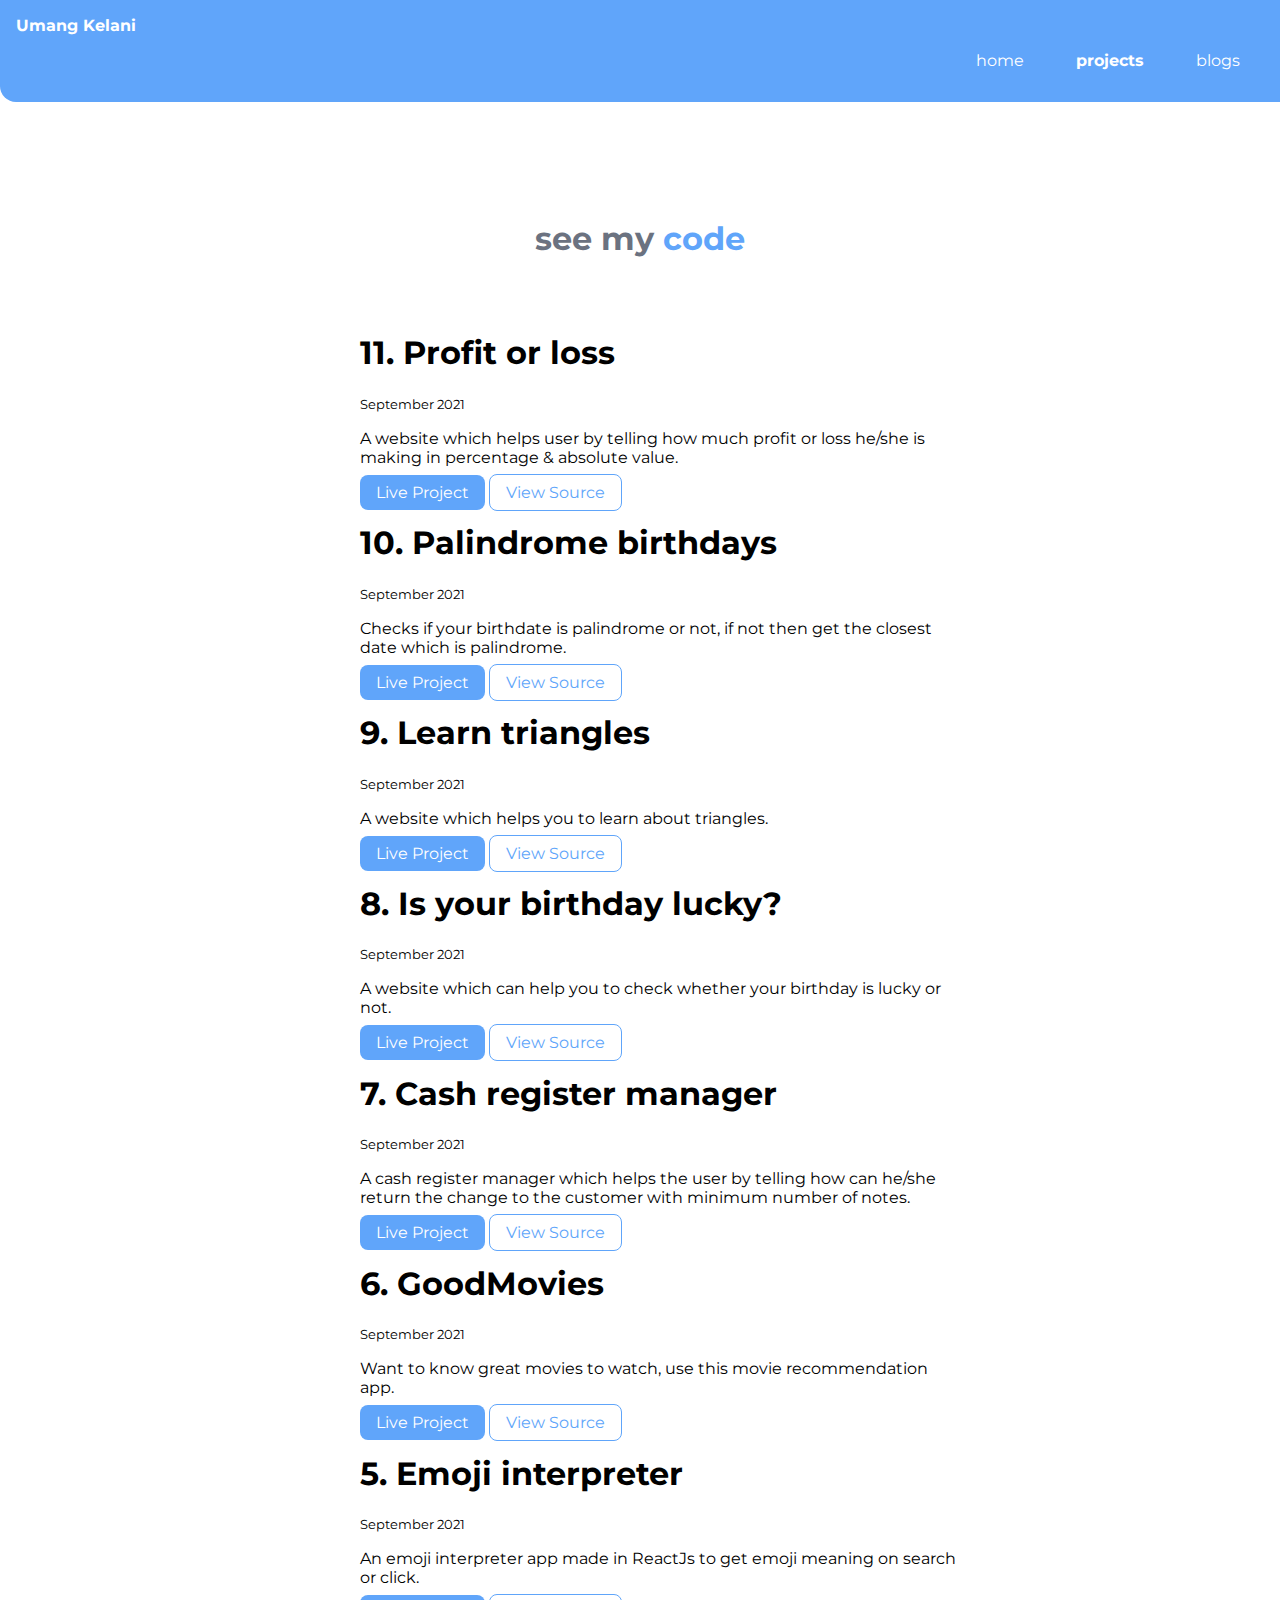
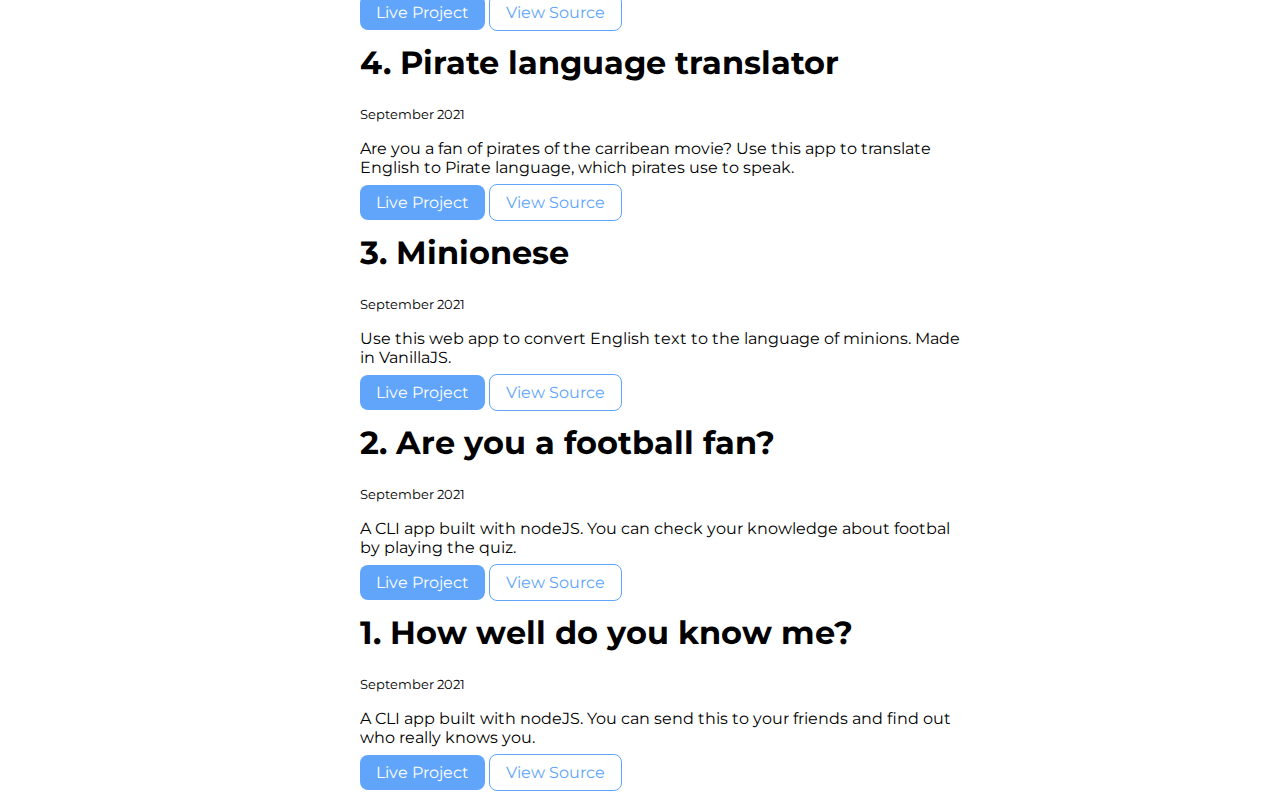
==== projects.html @ 7c3f4e98 "Version 1 Commit" ====
<!DOCTYPE html>
<html lang="en">
    <link href="styles.css" rel="stylesheet" />
<head>
    <meta charset="UTF-8">
    <meta http-equiv="X-UA-Compatible" content="IE=edge">
    <meta name="viewport" content="width=device-width, initial-scale=1.0">
    <title>project | umangkelani</title>
</head>
<body>

    <nav class="navigation container">
        <div class="nav-brand">Umang Kelani</div>
        <ul class="list-non-bullet nav-pills">
            <li class="list-item-inline">
                <a class="link" href="/">home</a>
            </li>
            <li class="list-item-inline">
                <a class="link link-active" href="/projects.html">projects</a>
            </li>
            <li class="list-item-inline">
                <a class="link" href="/blogs.html">blogs</a>
            </li>
        </ul>
    </nav>

    <header class="hero">
        
        <h1 class="hero-heading" >
            see my <span class="heading-inverted">code</span></h1>
    </header>

    <ul class="list-non-bullet">

        <li>
            <div class="container container-center"> 
            <h1>11. Profit or loss
            </h1>
            <small>September 2021</small>
            <p>A website which helps user by telling how much profit or loss he/she is making in percentage & absolute value.               
            </p>

            <a class="link link-primary" href="/">Live Project</a>
            <a class="link link-secondary" href="/">View Source</a>
            </div>
        </li>

        <li>
            <div class="container container-center"> 
            <h1>10. Palindrome birthdays
            </h1>
            <small>September 2021</small>
            <p>Checks if your birthdate is palindrome or not, if not then get the closest date which is palindrome.               
            </p>

            <a class="link link-primary" href="/">Live Project</a>
            <a class="link link-secondary" href="/">View Source</a>
            </div>
        </li>

        <li>
            <div class="container container-center"> 
            <h1>9. Learn triangles
            </h1>
            <small>September 2021</small>
            <p>A website which helps you to learn about triangles.               
            </p>

            <a class="link link-primary" href="/">Live Project</a>
            <a class="link link-secondary" href="/">View Source</a>
            </div>
        </li>

        <li>
            <div class="container container-center"> 
            <h1>8. Is your birthday lucky?
            </h1>
            <small>September 2021</small>
            <p>A website which can help you to check whether your birthday is lucky or not.               
            </p>

            <a class="link link-primary" href="/">Live Project</a>
            <a class="link link-secondary" href="/">View Source</a>
            </div>
        </li>

        <li>
            <div class="container container-center"> 
            <h1>7. Cash register manager
            </h1>
            <small>September 2021</small>
            <p>A cash register manager which helps the user by telling how can he/she return the change to the customer with minimum number of notes.                 
            </p>

            <a class="link link-primary" href="/">Live Project</a>
            <a class="link link-secondary" href="/">View Source</a>
            </div>
        </li>

        <li>
            <div class="container container-center"> 
            <h1>6. GoodMovies
            </h1>
            <small>September 2021</small>
            <p>Want to know great movies to watch, use this movie recommendation app.                 
            </p>

            <a class="link link-primary" href="/">Live Project</a>
            <a class="link link-secondary" href="/">View Source</a>
            </div>
        </li>

        <li>
            <div class="container container-center"> 
            <h1>5. Emoji interpreter
            </h1>
            <small>September 2021</small>
            <p>An emoji interpreter app made in ReactJs to get emoji meaning on search or click.                 
            </p>

            <a class="link link-primary" href="/">Live Project</a>
            <a class="link link-secondary" href="/">View Source</a>
            </div>
        </li>

        <li>
            <div class="container container-center"> 
            <h1>4. Pirate language translator
            </h1>
            <small>September 2021</small>
            <p>Are you a fan of pirates of the carribean movie? Use this app to translate English to Pirate language, which pirates use to speak.                
            </p>

            <a class="link link-primary" href="/">Live Project</a>
            <a class="link link-secondary" href="/">View Source</a>
            </div>
        </li>

        <li>
            <div class="container container-center"> 
            <h1>3. Minionese
            </h1>
            <small>September 2021</small>
            <p>Use this web app to convert English text to the language of minions. Made in VanillaJS.
            </p>

            <a class="link link-primary" href="/">Live Project</a>
            <a class="link link-secondary" href="/">View Source</a>
            </div>
        </li>

        <li>
            <div class="container container-center"> 
            <h1>2. Are you a football fan?
            </h1>
            <small>September 2021</small>
            <p>A CLI app built with nodeJS. You can check your knowledge about footbal by playing the quiz.</p>

            <a class="link link-primary" href="https://replit.com/@umangkelani/MarkTwo?embed=true#index.js">Live Project</a>
            <a class="link link-secondary" href="https://github.com/umang-kelani/Football-Quiz">View Source</a>
            </div>
        </li>

        
        <li>
            <div class="container container-center"> 
            <h1>1. How well do you know me?
            </h1>
            <small>September 2021</small>
            <p>A CLI app built with nodeJS. You can send this to your friends and find out who really knows you.</p>

            <a class="link link-primary" href="https://replit.com/@umangkelani/EndGame?embed=true#index.js">Live Project</a>
            <a class="link link-secondary" href="https://github.com/umang-kelani/DoYouKNowMe">View Source</a>
            </div>
        </li>

        
    </ul>
    
</body>
</html>
---- styles.css ----
@import url("https://fonts.googleapis.com/css2?family=Montserrat:wght@400;00&display=swap");

:root {
  --primary-color: #60a5fa;
  --off-white: #f3f4f6;
  --dark-grey: #6b7280;
}

body {
  font-family: "Montserrat", sans-serif;
  margin: 0px;
}

hr {
  margin: 2rem 0rem;
}

/* container  */
.container {
  padding: 0rem 1rem;
}

.container-center {
  max-width: 600px;
  margin: auto;
}

.link {
  text-decoration: none;
  padding: 0.5rem 1rem;
}

.link-primary {
  background-color: var(--primary-color);
  border-radius: 0.5rem;
  color: white;
}

.link-secondary {
  color: var(--primary-color);
  border-radius: 0.5rem;
  border: 1px solid var(--primary-color);
}

.list-non-bullet {
  list-style: none;
}

.list-item-inline {
  display: inline;
  padding: 0rem 0.5rem;
}

/* navigation */

.navigation {
  background-color: var(--primary-color);
  color: white;
  padding: 1rem;
  border-bottom-left-radius: 1rem;
}

.navigation .nav-brand {
  font-weight: bold;
}

.navigation .nav-pills {
  text-align: right;
}

.navigation .link {
  color: white;
}

.navigation .link-active {
  font-weight: bold;
}

.hero {
  padding: 2rem;
  padding-top: 5rem;
}

.hero .hero-img {
  max-width: 350px;
  display: block;
  margin: auto;
}

.hero .hero-heading {
  text-align: center;
  padding-top: 1rem;
  color: var(--dark-grey);
}

.heading-inverted {
  color: var(--primary-color);
}

.section {
  padding: 2rem;
}

.section h1 {
  text-align: center;
}

.ow {
  background-color: var(--off-white);
}

/* footer  */

.footer {
  background-color: var(--primary-color);
  padding: 2rem 1rem;
  text-align: center;
  color: white;
  border-top-right-radius: 1rem;
}

.footer .link {
  color: white;
}

.footer ui {
  padding-inline-start: 0px;
}

.footer .footer-header {
  font-weight: bold;
  font-size: large;
}
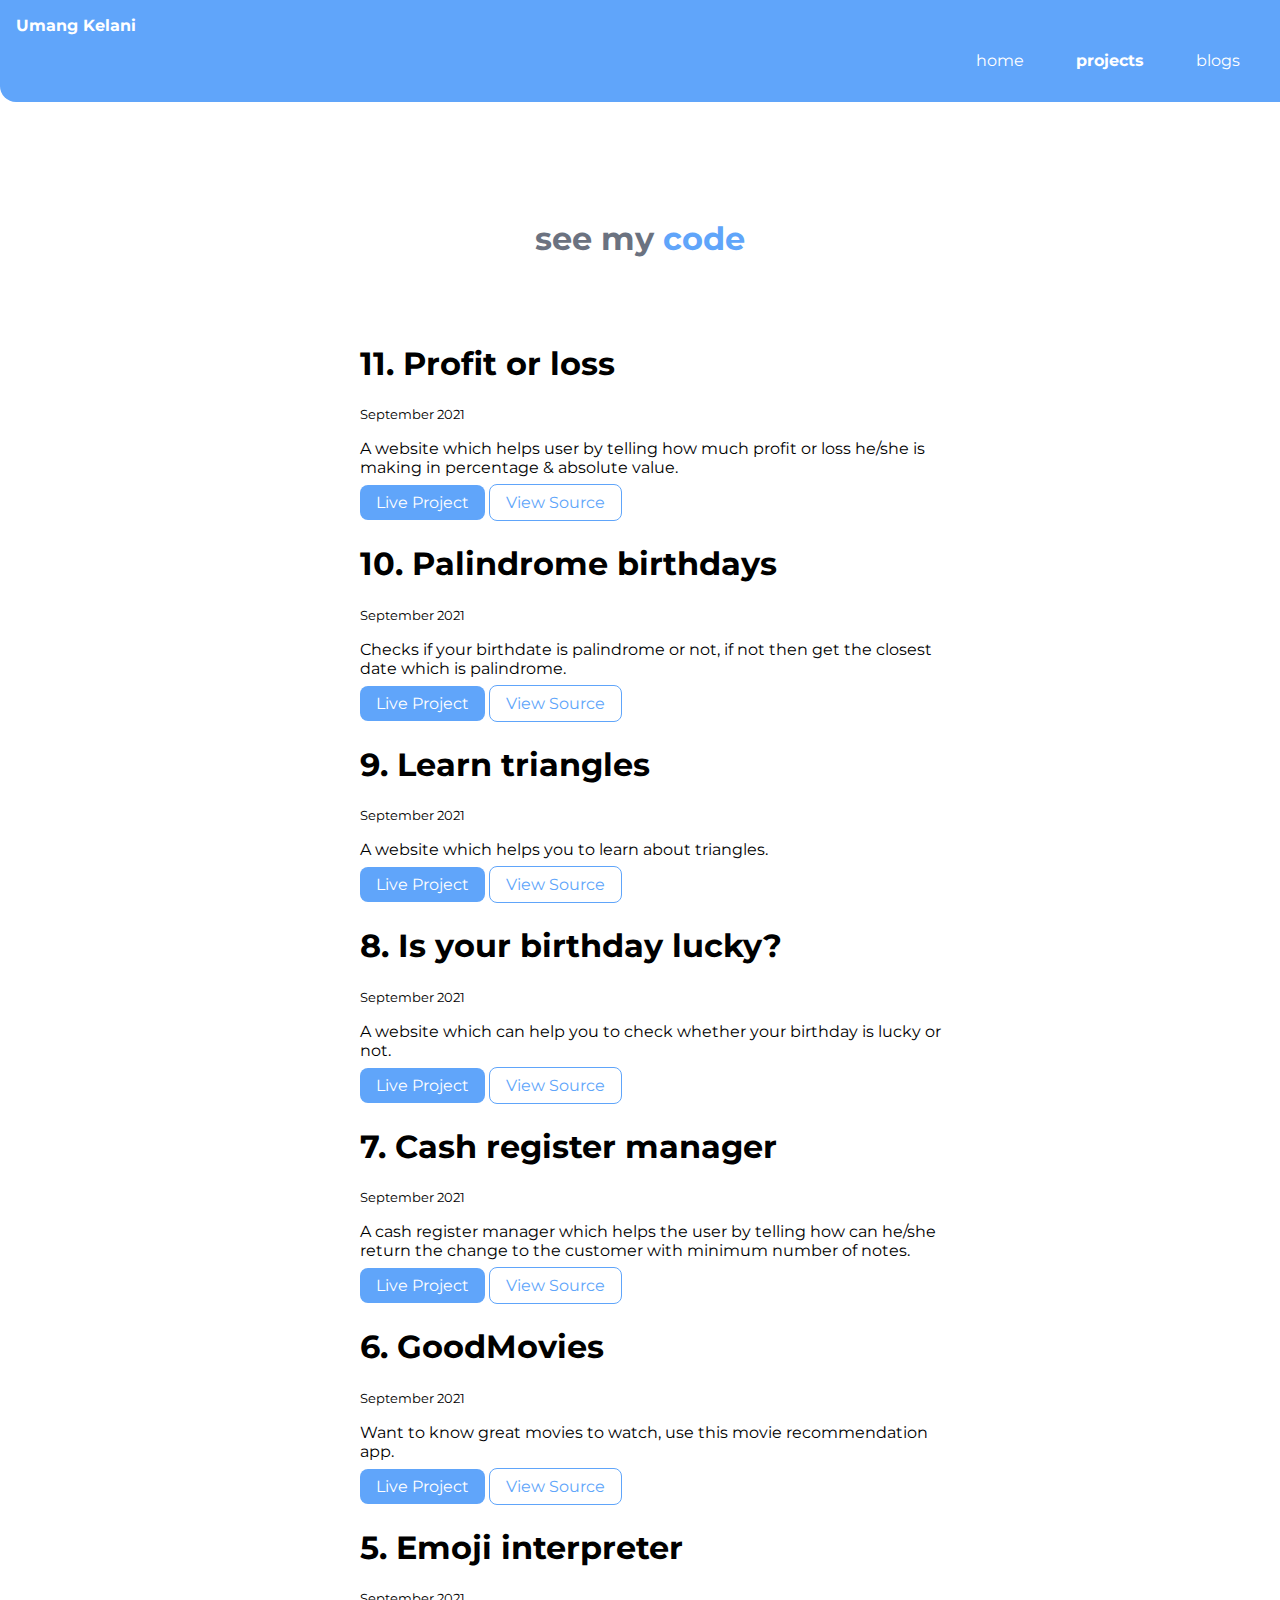
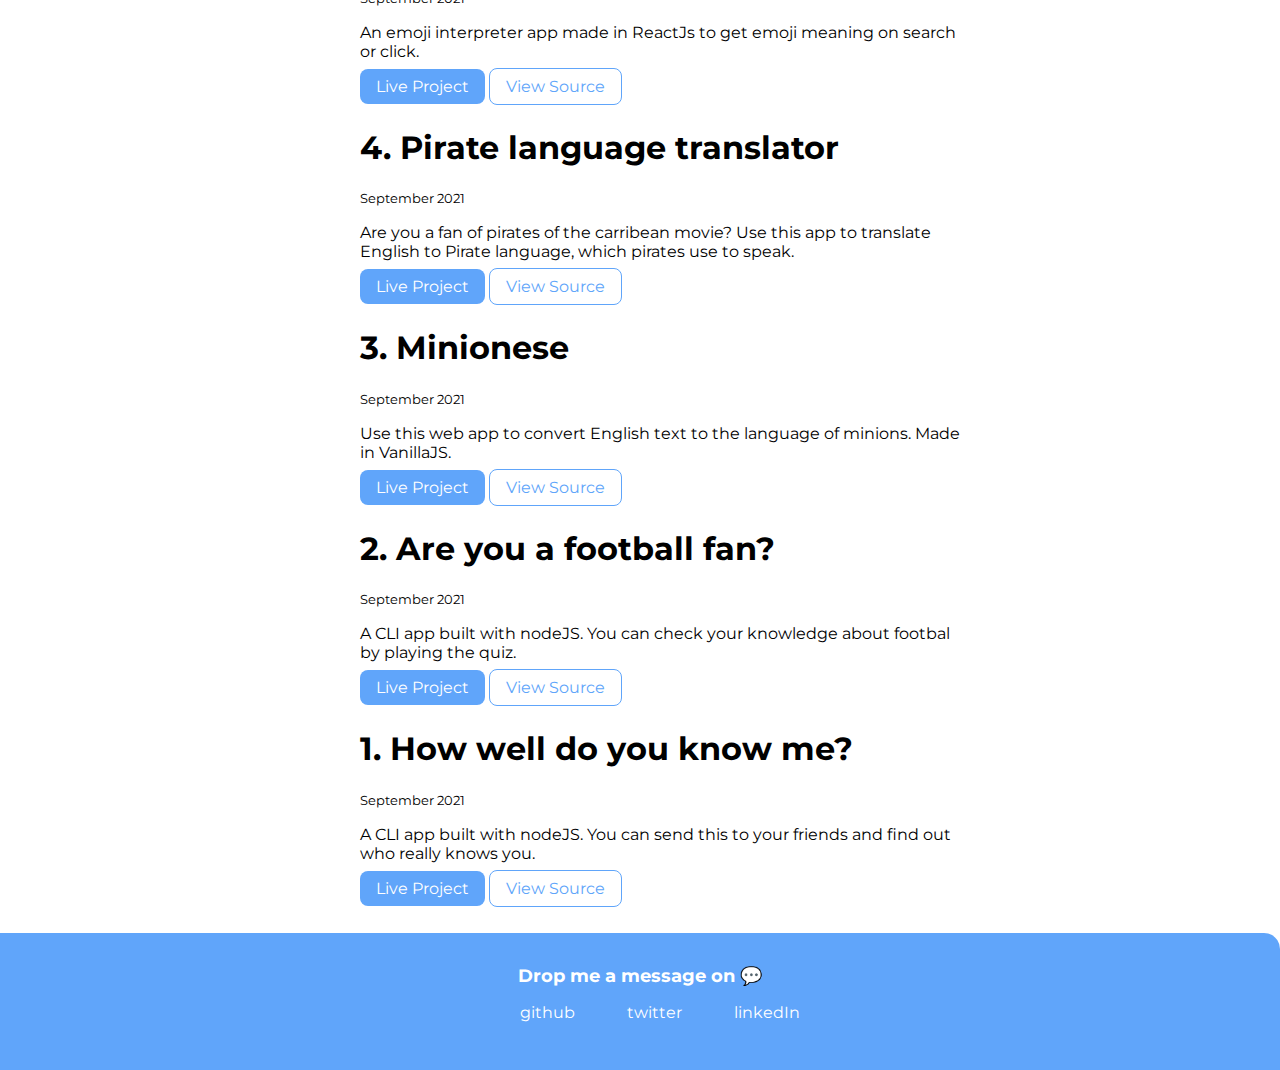
==== commit 6c11fcb2: "Update: Added Blog Page." ====
--- a/projects.html
+++ b/projects.html
@@ -33,7 +33,7 @@
     <ul class="list-non-bullet">
 
         <li>
-            <div class="container container-center"> 
+            <article class="container container-center projects"> 
             <h1>11. Profit or loss
             </h1>
             <small>September 2021</small>
@@ -42,11 +42,11 @@
 
             <a class="link link-primary" href="/">Live Project</a>
             <a class="link link-secondary" href="/">View Source</a>
-            </div>
-        </li>
-
-        <li>
-            <div class="container container-center"> 
+            </article>
+        </li>
+
+        <li>
+            <article class="container container-center projects"> 
             <h1>10. Palindrome birthdays
             </h1>
             <small>September 2021</small>
@@ -55,11 +55,11 @@
 
             <a class="link link-primary" href="/">Live Project</a>
             <a class="link link-secondary" href="/">View Source</a>
-            </div>
-        </li>
-
-        <li>
-            <div class="container container-center"> 
+            </article>
+        </li>
+
+        <li>
+            <article class="container container-center projects"> 
             <h1>9. Learn triangles
             </h1>
             <small>September 2021</small>
@@ -68,11 +68,11 @@
 
             <a class="link link-primary" href="/">Live Project</a>
             <a class="link link-secondary" href="/">View Source</a>
-            </div>
-        </li>
-
-        <li>
-            <div class="container container-center"> 
+            </article>
+        </li>
+
+        <li>
+            <article class="container container-center projects"> 
             <h1>8. Is your birthday lucky?
             </h1>
             <small>September 2021</small>
@@ -81,11 +81,11 @@
 
             <a class="link link-primary" href="/">Live Project</a>
             <a class="link link-secondary" href="/">View Source</a>
-            </div>
-        </li>
-
-        <li>
-            <div class="container container-center"> 
+            </article>
+        </li>
+
+        <li>
+            <article class="container container-center projects"> 
             <h1>7. Cash register manager
             </h1>
             <small>September 2021</small>
@@ -94,11 +94,11 @@
 
             <a class="link link-primary" href="/">Live Project</a>
             <a class="link link-secondary" href="/">View Source</a>
-            </div>
-        </li>
-
-        <li>
-            <div class="container container-center"> 
+            </article>
+        </li>
+
+        <li>
+            <article class="container container-center projects"> 
             <h1>6. GoodMovies
             </h1>
             <small>September 2021</small>
@@ -107,11 +107,11 @@
 
             <a class="link link-primary" href="/">Live Project</a>
             <a class="link link-secondary" href="/">View Source</a>
-            </div>
-        </li>
-
-        <li>
-            <div class="container container-center"> 
+            </article>
+        </li>
+
+        <li>
+            <article class="container container-center projects"> 
             <h1>5. Emoji interpreter
             </h1>
             <small>September 2021</small>
@@ -120,11 +120,11 @@
 
             <a class="link link-primary" href="/">Live Project</a>
             <a class="link link-secondary" href="/">View Source</a>
-            </div>
-        </li>
-
-        <li>
-            <div class="container container-center"> 
+            </article>
+        </li>
+
+        <li>
+            <article class="container container-center projects"> 
             <h1>4. Pirate language translator
             </h1>
             <small>September 2021</small>
@@ -133,11 +133,11 @@
 
             <a class="link link-primary" href="/">Live Project</a>
             <a class="link link-secondary" href="/">View Source</a>
-            </div>
-        </li>
-
-        <li>
-            <div class="container container-center"> 
+            </article>
+        </li>
+
+        <li>
+            <article class="container container-center projects"> 
             <h1>3. Minionese
             </h1>
             <small>September 2021</small>
@@ -146,11 +146,11 @@
 
             <a class="link link-primary" href="/">Live Project</a>
             <a class="link link-secondary" href="/">View Source</a>
-            </div>
-        </li>
-
-        <li>
-            <div class="container container-center"> 
+            </article>
+        </li>
+
+        <li>
+            <article class="container container-center projects"> 
             <h1>2. Are you a football fan?
             </h1>
             <small>September 2021</small>
@@ -158,12 +158,12 @@
 
             <a class="link link-primary" href="https://replit.com/@umangkelani/MarkTwo?embed=true#index.js">Live Project</a>
             <a class="link link-secondary" href="https://github.com/umang-kelani/Football-Quiz">View Source</a>
-            </div>
+            </article>
         </li>
 
         
         <li>
-            <div class="container container-center"> 
+            <article class="container container-center projects"> 
             <h1>1. How well do you know me?
             </h1>
             <small>September 2021</small>
@@ -171,11 +171,34 @@
 
             <a class="link link-primary" href="https://replit.com/@umangkelani/EndGame?embed=true#index.js">Live Project</a>
             <a class="link link-secondary" href="https://github.com/umang-kelani/DoYouKNowMe">View Source</a>
-            </div>
+            </article>
         </li>
 
         
     </ul>
+
+    <br>
+
+    <footer class="footer">
+        <div class="footer-header">Drop me a message on 💬</div>
+        <ul class="social-links list-non-bullet">
+            <li class="list-item-inline">
+                <a class="link" href="https://github.com/umang-kelani">
+                   github
+               </a>
+            </li>
+            <li class="list-item-inline">
+               <a class="link" href="https://twitter.com/umang_kelani">
+                  twitter
+              </a>
+           </li>
+           <li class="list-item-inline">
+               <a class="link" href="https://www.linkedin.com/in/umang-kelani/">
+                  linkedIn
+              </a>
+           </li>
+        </ul>
+    </footer>
     
 </body>
 </html>--- a/styles.css
+++ b/styles.css
@@ -131,3 +131,11 @@
   font-weight: bold;
   font-size: large;
 }
+
+.blogs {
+  margin-top: 2rem;
+}
+
+.projects {
+  margin-top: 2rem;
+}
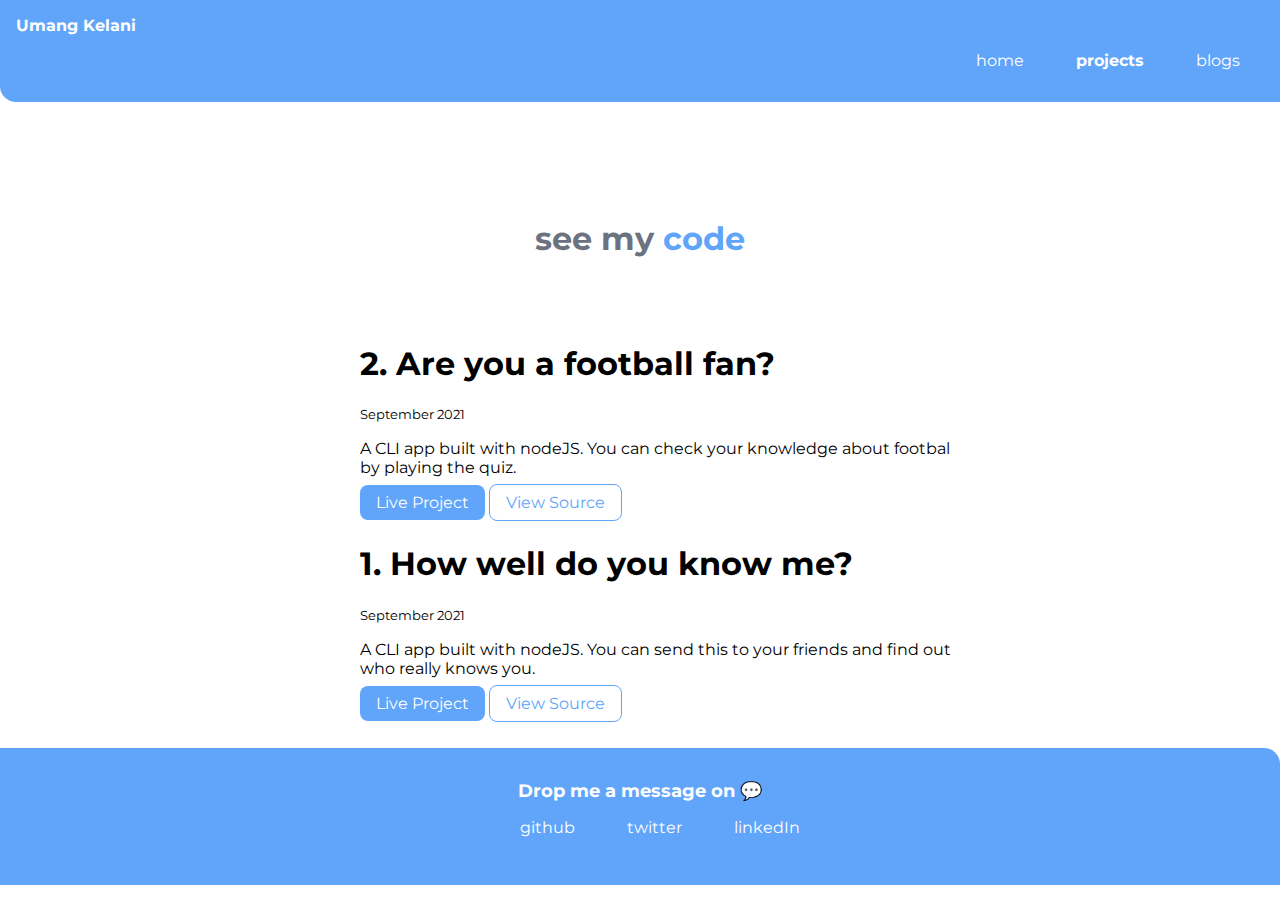
==== commit bacfa441: "Update" ====
--- a/projects.html
+++ b/projects.html
@@ -31,123 +31,6 @@
     </header>
 
     <ul class="list-non-bullet">
-
-        <li>
-            <article class="container container-center projects"> 
-            <h1>11. Profit or loss
-            </h1>
-            <small>September 2021</small>
-            <p>A website which helps user by telling how much profit or loss he/she is making in percentage & absolute value.               
-            </p>
-
-            <a class="link link-primary" href="/">Live Project</a>
-            <a class="link link-secondary" href="/">View Source</a>
-            </article>
-        </li>
-
-        <li>
-            <article class="container container-center projects"> 
-            <h1>10. Palindrome birthdays
-            </h1>
-            <small>September 2021</small>
-            <p>Checks if your birthdate is palindrome or not, if not then get the closest date which is palindrome.               
-            </p>
-
-            <a class="link link-primary" href="/">Live Project</a>
-            <a class="link link-secondary" href="/">View Source</a>
-            </article>
-        </li>
-
-        <li>
-            <article class="container container-center projects"> 
-            <h1>9. Learn triangles
-            </h1>
-            <small>September 2021</small>
-            <p>A website which helps you to learn about triangles.               
-            </p>
-
-            <a class="link link-primary" href="/">Live Project</a>
-            <a class="link link-secondary" href="/">View Source</a>
-            </article>
-        </li>
-
-        <li>
-            <article class="container container-center projects"> 
-            <h1>8. Is your birthday lucky?
-            </h1>
-            <small>September 2021</small>
-            <p>A website which can help you to check whether your birthday is lucky or not.               
-            </p>
-
-            <a class="link link-primary" href="/">Live Project</a>
-            <a class="link link-secondary" href="/">View Source</a>
-            </article>
-        </li>
-
-        <li>
-            <article class="container container-center projects"> 
-            <h1>7. Cash register manager
-            </h1>
-            <small>September 2021</small>
-            <p>A cash register manager which helps the user by telling how can he/she return the change to the customer with minimum number of notes.                 
-            </p>
-
-            <a class="link link-primary" href="/">Live Project</a>
-            <a class="link link-secondary" href="/">View Source</a>
-            </article>
-        </li>
-
-        <li>
-            <article class="container container-center projects"> 
-            <h1>6. GoodMovies
-            </h1>
-            <small>September 2021</small>
-            <p>Want to know great movies to watch, use this movie recommendation app.                 
-            </p>
-
-            <a class="link link-primary" href="/">Live Project</a>
-            <a class="link link-secondary" href="/">View Source</a>
-            </article>
-        </li>
-
-        <li>
-            <article class="container container-center projects"> 
-            <h1>5. Emoji interpreter
-            </h1>
-            <small>September 2021</small>
-            <p>An emoji interpreter app made in ReactJs to get emoji meaning on search or click.                 
-            </p>
-
-            <a class="link link-primary" href="/">Live Project</a>
-            <a class="link link-secondary" href="/">View Source</a>
-            </article>
-        </li>
-
-        <li>
-            <article class="container container-center projects"> 
-            <h1>4. Pirate language translator
-            </h1>
-            <small>September 2021</small>
-            <p>Are you a fan of pirates of the carribean movie? Use this app to translate English to Pirate language, which pirates use to speak.                
-            </p>
-
-            <a class="link link-primary" href="/">Live Project</a>
-            <a class="link link-secondary" href="/">View Source</a>
-            </article>
-        </li>
-
-        <li>
-            <article class="container container-center projects"> 
-            <h1>3. Minionese
-            </h1>
-            <small>September 2021</small>
-            <p>Use this web app to convert English text to the language of minions. Made in VanillaJS.
-            </p>
-
-            <a class="link link-primary" href="/">Live Project</a>
-            <a class="link link-secondary" href="/">View Source</a>
-            </article>
-        </li>
 
         <li>
             <article class="container container-center projects"> 
